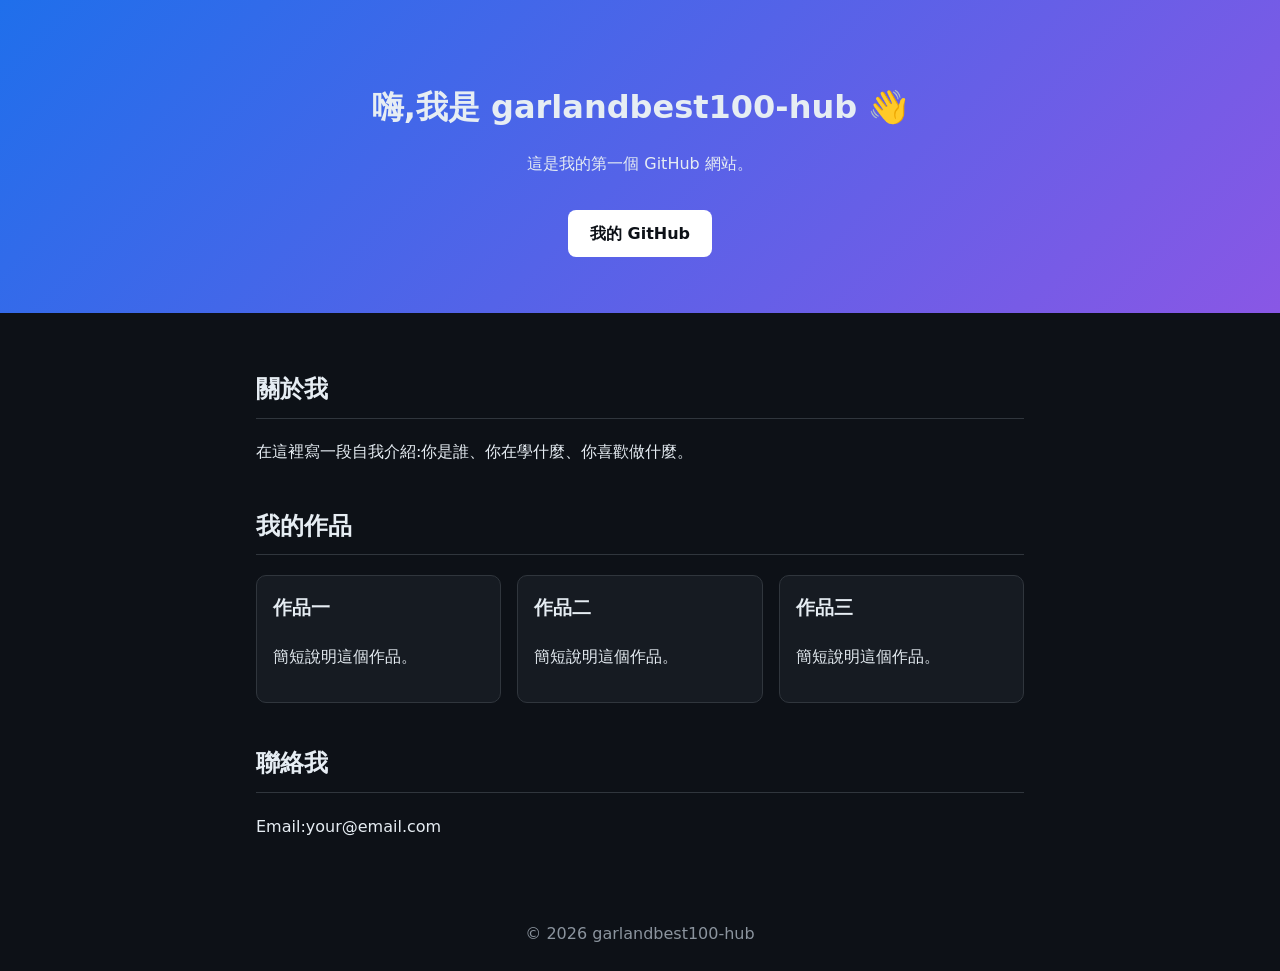
==== index.html @ 5008d171 "Add files via upload" ====
<!doctype html>
<html lang="zh-Hant">
<head>
<meta charset="utf-8">
<meta name="viewport" content="width=device-width, initial-scale=1">
<title>garlandbest100-hub 的個人網站</title>
<link rel="stylesheet" href="style.css">
</head>
<body>
<header>
  <h1>嗨,我是 garlandbest100-hub 👋</h1>
  <p>這是我的第一個 GitHub 網站。</p>
  <a class="btn" href="https://github.com/garlandbest100-hub">我的 GitHub</a>
</header>

<main>
  <section>
    <h2>關於我</h2>
    <p>在這裡寫一段自我介紹:你是誰、你在學什麼、你喜歡做什麼。</p>
  </section>

  <section>
    <h2>我的作品</h2>
    <div class="cards">
      <div class="card"><h3>作品一</h3><p>簡短說明這個作品。</p></div>
      <div class="card"><h3>作品二</h3><p>簡短說明這個作品。</p></div>
      <div class="card"><h3>作品三</h3><p>簡短說明這個作品。</p></div>
    </div>
  </section>

  <section>
    <h2>聯絡我</h2>
    <p>Email:your@email.com</p>
  </section>
</main>

<footer>© 2026 garlandbest100-hub</footer>
</body>
</html>
---- style.css ----
* { box-sizing: border-box; }
body {
  margin: 0;
  font-family: "Noto Sans TC", "Microsoft JhengHei", system-ui, sans-serif;
  background: #0d1117;
  color: #e6edf3;
  line-height: 1.7;
}
header {
  text-align: center;
  padding: 80px 16px 56px;
  background: linear-gradient(135deg, #1f6feb, #8957e5);
}
header h1 { margin: 0 0 8px; font-size: 2rem; }
.btn {
  display: inline-block;
  margin-top: 16px;
  padding: 10px 22px;
  border-radius: 8px;
  background: #fff;
  color: #0d1117;
  text-decoration: none;
  font-weight: 600;
}
main { max-width: 800px; margin: 0 auto; padding: 16px; }
section { margin: 40px 0; }
h2 { border-bottom: 1px solid #30363d; padding-bottom: 8px; }
.cards { display: grid; gap: 16px; grid-template-columns: repeat(auto-fit, minmax(220px, 1fr)); }
.card { background: #161b22; border: 1px solid #30363d; border-radius: 10px; padding: 16px; }
.card h3 { margin-top: 0; }
footer { text-align: center; padding: 24px; color: #8b949e; }
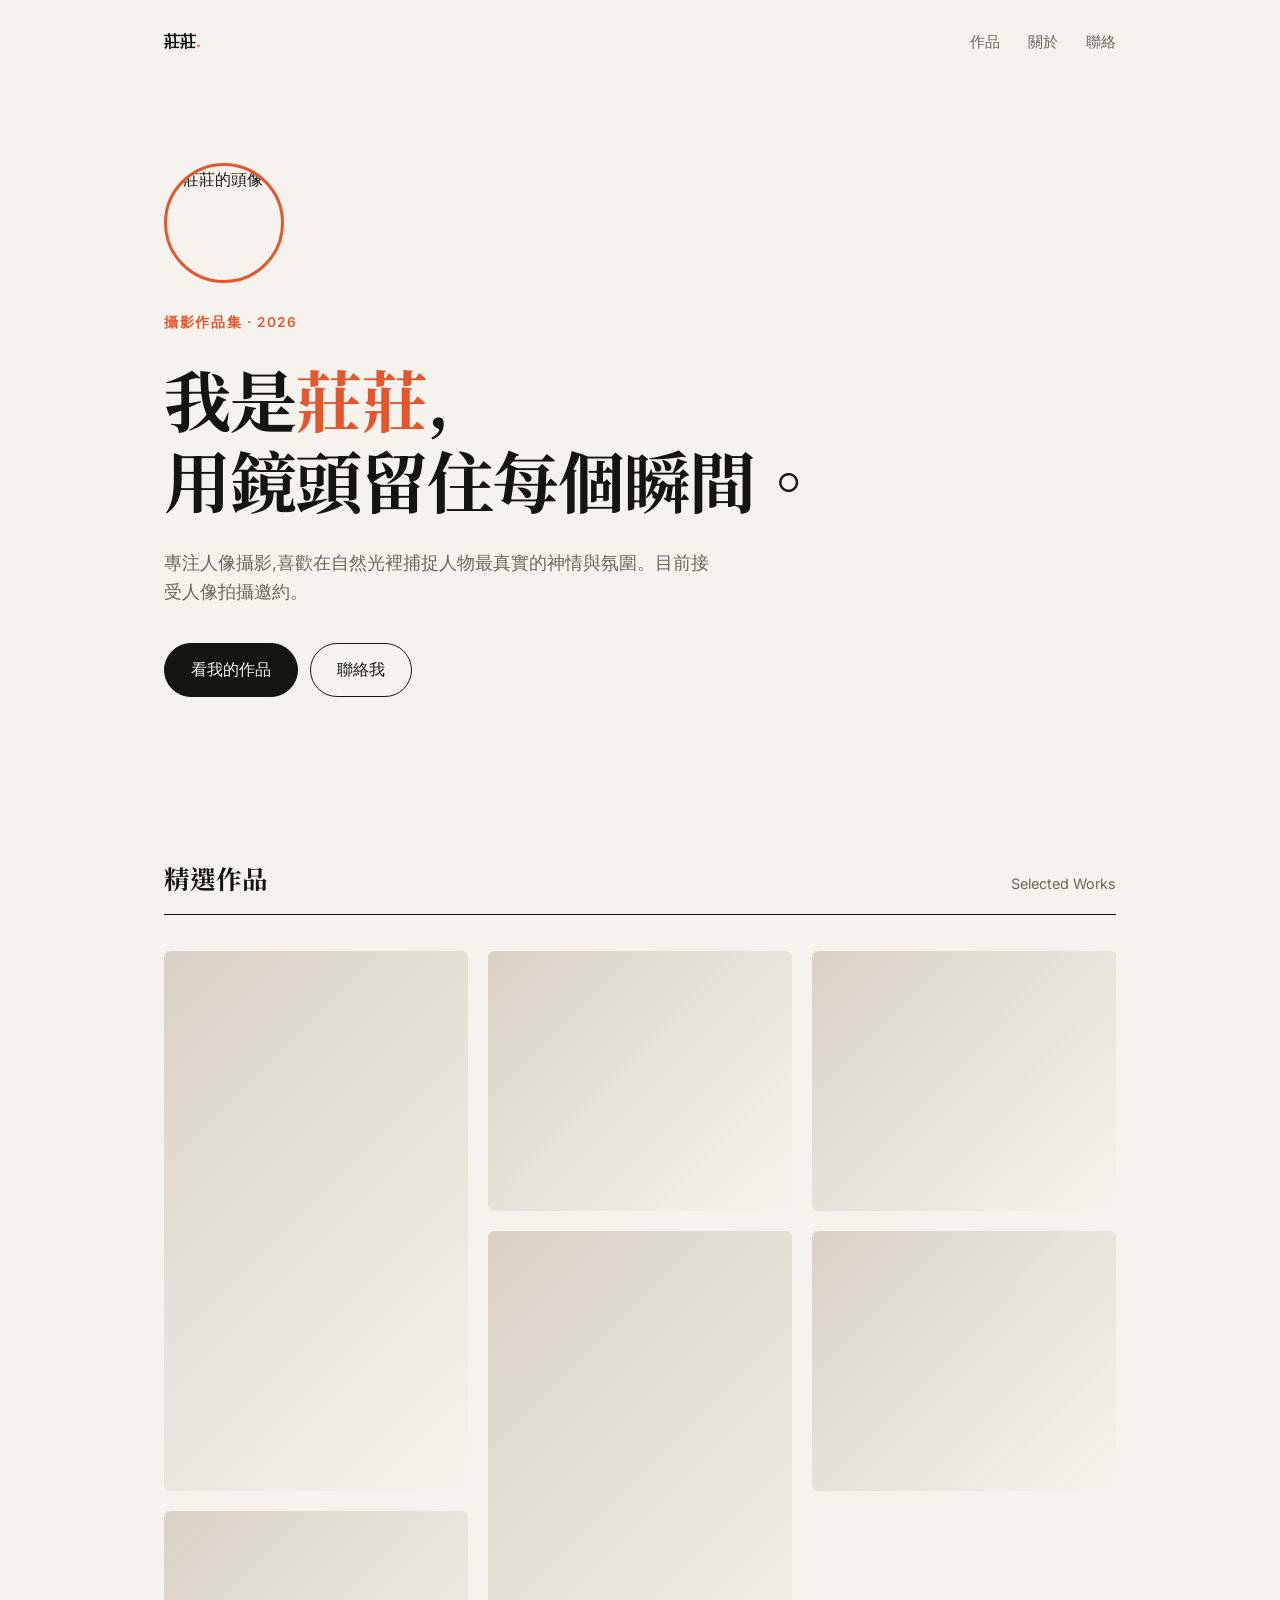
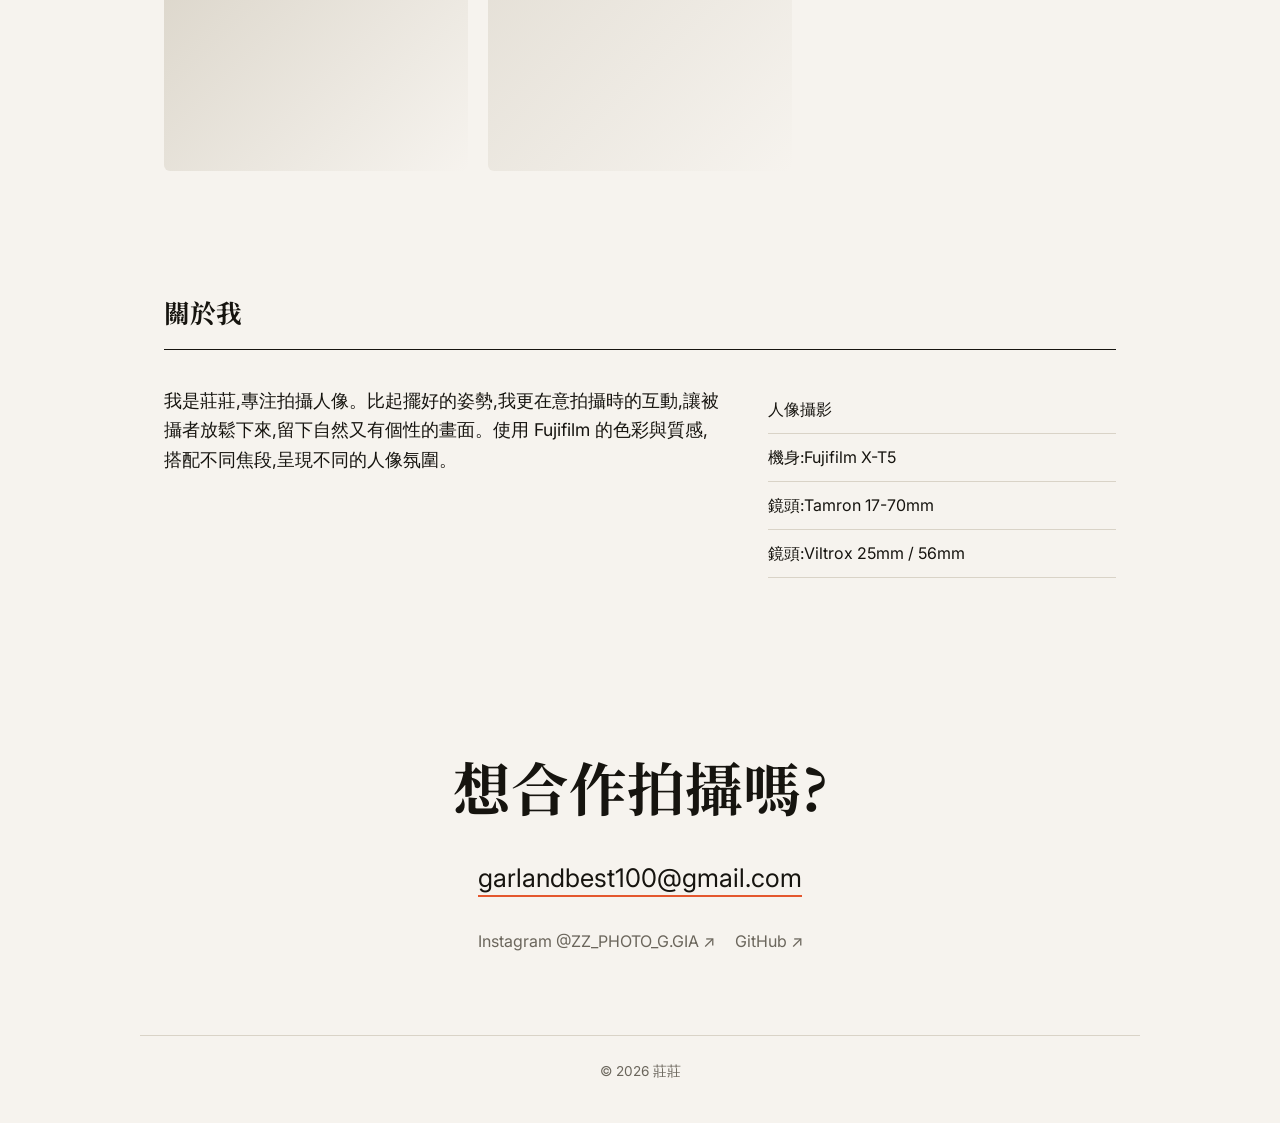
==== commit 2abb3e20: "Add files via upload" ====
--- a/index.html
+++ b/index.html
@@ -3,37 +3,78 @@
 <head>
 <meta charset="utf-8">
 <meta name="viewport" content="width=device-width, initial-scale=1">
-<title>garlandbest100-hub 的個人網站</title>
+<title>莊莊 — 攝影作品集</title>
+<meta name="description" content="莊莊的攝影作品集">
+<link rel="preconnect" href="https://fonts.googleapis.com">
+<link rel="preconnect" href="https://fonts.gstatic.com" crossorigin>
+<link href="https://fonts.googleapis.com/css2?family=Inter:wght@400;500;600&family=Noto+Serif+TC:wght@500;700&display=swap" rel="stylesheet">
 <link rel="stylesheet" href="style.css">
 </head>
 <body>
-<header>
-  <h1>嗨,我是 garlandbest100-hub 👋</h1>
-  <p>這是我的第一個 GitHub 網站。</p>
-  <a class="btn" href="https://github.com/garlandbest100-hub">我的 GitHub</a>
+
+<nav class="nav">
+  <a class="logo" href="#top">莊莊<span>.</span></a>
+  <div class="links">
+    <a href="#work">作品</a>
+    <a href="#about">關於</a>
+    <a href="#contact">聯絡</a>
+  </div>
+</nav>
+
+<header class="hero" id="top">
+  <img class="avatar" src="images/avatar.jpg" alt="莊莊的頭像" width="120" height="120">
+  <p class="eyebrow">攝影作品集 · 2026</p>
+  <h1>我是<em>莊莊</em>,<br>用鏡頭留住每個瞬間。</h1>
+  <p class="lead">專注人像攝影,喜歡在自然光裡捕捉人物最真實的神情與氛圍。目前接受人像拍攝邀約。</p>
+  <div class="cta">
+    <a class="btn primary" href="#work">看我的作品</a>
+    <a class="btn" href="#contact">聯絡我</a>
+  </div>
 </header>
 
 <main>
-  <section>
-    <h2>關於我</h2>
-    <p>在這裡寫一段自我介紹:你是誰、你在學什麼、你喜歡做什麼。</p>
-  </section>
+  <section id="work">
+    <div class="section-head">
+      <h2>精選作品</h2>
+      <span>Selected Works</span>
+    </div>
 
-  <section>
-    <h2>我的作品</h2>
-    <div class="cards">
-      <div class="card"><h3>作品一</h3><p>簡短說明這個作品。</p></div>
-      <div class="card"><h3>作品二</h3><p>簡短說明這個作品。</p></div>
-      <div class="card"><h3>作品三</h3><p>簡短說明這個作品。</p></div>
+    <!-- 把照片放進 images 資料夾,檔名對應下面的 src。沒有照片時會顯示色塊。 -->
+    <div class="gallery">
+      <figure class="tall"><img src="images/photo1.jpg" alt="作品一" loading="lazy" onerror="this.remove()"><figcaption>作品一 · 地點 / 年份</figcaption></figure>
+      <figure><img src="images/photo2.jpg" alt="作品二" loading="lazy" onerror="this.remove()"><figcaption>作品二 · 地點 / 年份</figcaption></figure>
+      <figure><img src="images/photo3.jpg" alt="作品三" loading="lazy" onerror="this.remove()"><figcaption>作品三 · 地點 / 年份</figcaption></figure>
+      <figure class="tall"><img src="images/photo4.jpg" alt="作品四" loading="lazy" onerror="this.remove()"><figcaption>作品四 · 地點 / 年份</figcaption></figure>
+      <figure><img src="images/photo5.jpg" alt="作品五" loading="lazy" onerror="this.remove()"><figcaption>作品五 · 地點 / 年份</figcaption></figure>
+      <figure><img src="images/photo6.jpg" alt="作品六" loading="lazy" onerror="this.remove()"><figcaption>作品六 · 地點 / 年份</figcaption></figure>
     </div>
   </section>
 
-  <section>
-    <h2>聯絡我</h2>
-    <p>Email:your@email.com</p>
+  <section id="about">
+    <div class="section-head">
+      <h2>關於我</h2>
+    </div>
+    <div class="about-grid">
+      <p>我是莊莊,專注拍攝人像。比起擺好的姿勢,我更在意拍攝時的互動,讓被攝者放鬆下來,留下自然又有個性的畫面。使用 Fujifilm 的色彩與質感,搭配不同焦段,呈現不同的人像氛圍。</p>
+      <ul class="skills">
+        <li>人像攝影</li>
+        <li>機身:Fujifilm X-T5</li>
+        <li>鏡頭:Tamron 17-70mm</li>
+        <li>鏡頭:Viltrox 25mm / 56mm</li>
+      </ul>
+    </div>
+  </section>
+
+  <section id="contact" class="contact">
+    <h2>想合作拍攝嗎?</h2>
+    <a class="mail" href="mailto:garlandbest100@gmail.com">garlandbest100@gmail.com</a>
+    <div class="social">
+      <a href="https://www.instagram.com/ZZ_PHOTO_G.GIA/" target="_blank" rel="noopener">Instagram @ZZ_PHOTO_G.GIA ↗</a>
+      <a href="https://github.com/garlandbest100-hub" target="_blank" rel="noopener">GitHub ↗</a>
+    </div>
   </section>
 </main>
 
-<footer>© 2026 garlandbest100-hub</footer>
+<footer>© 2026 莊莊</footer>
 </body>
 </html>
--- a/style.css
+++ b/style.css
@@ -1,31 +1,198 @@
+:root {
+  --bg: #f6f3ee;
+  --fg: #16140f;
+  --muted: #6b665c;
+  --line: #d9d3c7;
+  --accent: #e4572e;
+}
+@media (prefers-color-scheme: dark) {
+  :root {
+    --bg: #12110e;
+    --fg: #f1ede4;
+    --muted: #9a958a;
+    --line: #2e2b25;
+    --accent: #ff7a50;
+  }
+}
+
 * { box-sizing: border-box; }
+html { scroll-behavior: smooth; }
 body {
   margin: 0;
-  font-family: "Noto Sans TC", "Microsoft JhengHei", system-ui, sans-serif;
-  background: #0d1117;
-  color: #e6edf3;
+  background: var(--bg);
+  color: var(--fg);
+  font-family: "Inter", "Noto Sans TC", "Microsoft JhengHei", system-ui, sans-serif;
   line-height: 1.7;
+  -webkit-font-smoothing: antialiased;
 }
-header {
-  text-align: center;
-  padding: 80px 16px 56px;
-  background: linear-gradient(135deg, #1f6feb, #8957e5);
+a { color: inherit; text-decoration: none; }
+ul { list-style: none; margin: 0; padding: 0; }
+
+.nav, .hero, main, footer {
+  max-width: 1000px;
+  margin: 0 auto;
+  padding-left: 24px;
+  padding-right: 24px;
 }
-header h1 { margin: 0 0 8px; font-size: 2rem; }
+
+/* Nav */
+.nav {
+  display: flex;
+  justify-content: space-between;
+  align-items: center;
+  padding-top: 28px;
+  padding-bottom: 28px;
+}
+.logo { font-weight: 600; letter-spacing: -0.01em; }
+.logo span { color: var(--accent); }
+.links { display: flex; gap: 28px; font-size: 0.95rem; color: var(--muted); }
+.links a:hover { color: var(--fg); }
+
+/* Hero */
+.hero { padding-top: 80px; padding-bottom: 100px; }
+.avatar {
+  width: 120px;
+  height: 120px;
+  border-radius: 50%;
+  object-fit: cover;
+  display: block;
+  margin-bottom: 28px;
+  border: 3px solid var(--accent);
+}
+.eyebrow {
+  color: var(--accent);
+  font-size: 0.85rem;
+  font-weight: 600;
+  letter-spacing: 0.12em;
+  text-transform: uppercase;
+  margin: 0 0 24px;
+}
+.hero h1 {
+  font-family: "Noto Serif TC", serif;
+  font-weight: 700;
+  font-size: clamp(2.2rem, 6vw, 4.2rem);
+  line-height: 1.2;
+  letter-spacing: -0.02em;
+  margin: 0 0 28px;
+}
+.hero h1 em { font-style: normal; color: var(--accent); }
+.lead { max-width: 560px; color: var(--muted); font-size: 1.1rem; margin: 0 0 36px; }
+.cta { display: flex; gap: 12px; flex-wrap: wrap; }
 .btn {
-  display: inline-block;
-  margin-top: 16px;
-  padding: 10px 22px;
-  border-radius: 8px;
-  background: #fff;
-  color: #0d1117;
-  text-decoration: none;
-  font-weight: 600;
+  padding: 12px 26px;
+  border: 1px solid var(--fg);
+  border-radius: 999px;
+  font-weight: 500;
+  transition: transform .2s, background .2s, color .2s;
 }
-main { max-width: 800px; margin: 0 auto; padding: 16px; }
-section { margin: 40px 0; }
-h2 { border-bottom: 1px solid #30363d; padding-bottom: 8px; }
-.cards { display: grid; gap: 16px; grid-template-columns: repeat(auto-fit, minmax(220px, 1fr)); }
-.card { background: #161b22; border: 1px solid #30363d; border-radius: 10px; padding: 16px; }
-.card h3 { margin-top: 0; }
-footer { text-align: center; padding: 24px; color: #8b949e; }
+.btn:hover { transform: translateY(-2px); }
+.btn.primary { background: var(--fg); color: var(--bg); }
+
+/* Sections */
+section { padding: 60px 0; }
+.section-head {
+  display: flex;
+  justify-content: space-between;
+  align-items: baseline;
+  border-bottom: 1px solid var(--fg);
+  padding-bottom: 14px;
+  margin-bottom: 8px;
+}
+.section-head h2 { font-family: "Noto Serif TC", serif; font-size: 1.6rem; margin: 0; }
+.section-head span { color: var(--muted); font-size: 0.9rem; }
+
+/* Gallery */
+.gallery {
+  display: grid;
+  grid-template-columns: repeat(auto-fill, minmax(280px, 1fr));
+  grid-auto-rows: 260px;
+  gap: 20px;
+  padding-top: 28px;
+}
+.gallery figure {
+  position: relative;
+  margin: 0;
+  overflow: hidden;
+  border-radius: 6px;
+  background: linear-gradient(135deg, var(--line), var(--bg));
+}
+.gallery figure.tall { grid-row: span 2; }
+.gallery img {
+  width: 100%;
+  height: 100%;
+  object-fit: cover;
+  display: block;
+  transition: transform .5s;
+}
+.gallery figure:hover img { transform: scale(1.04); }
+.gallery figcaption {
+  position: absolute;
+  left: 0; right: 0; bottom: 0;
+  padding: 12px 14px;
+  font-size: 0.85rem;
+  color: #fff;
+  background: linear-gradient(transparent, rgba(0,0,0,.6));
+  opacity: 0;
+  transition: opacity .25s;
+}
+.gallery figure:hover figcaption { opacity: 1; }
+
+/* Projects */
+.project {
+  display: grid;
+  grid-template-columns: 64px 1fr 40px;
+  gap: 16px;
+  align-items: start;
+  padding: 36px 0;
+  border-bottom: 1px solid var(--line);
+  transition: padding .25s, color .25s;
+}
+.project:hover { padding-left: 16px; color: var(--accent); }
+.num { color: var(--muted); font-size: 0.9rem; padding-top: 8px; }
+.project h3 {
+  font-family: "Noto Serif TC", serif;
+  font-size: clamp(1.4rem, 3.5vw, 2.1rem);
+  margin: 0 0 8px;
+  line-height: 1.3;
+}
+.project p { margin: 0 0 14px; color: var(--muted); max-width: 560px; }
+.tags { display: flex; gap: 8px; flex-wrap: wrap; }
+.tags li {
+  font-size: 0.8rem;
+  border: 1px solid var(--line);
+  border-radius: 999px;
+  padding: 2px 12px;
+  color: var(--muted);
+}
+.arrow { font-size: 1.6rem; text-align: right; transition: transform .25s; }
+.project:hover .arrow { transform: translate(4px, -4px); }
+
+/* About */
+.about-grid { display: grid; grid-template-columns: 1.6fr 1fr; gap: 48px; padding-top: 28px; }
+.about-grid p { margin: 0; font-size: 1.1rem; }
+.skills li { padding: 10px 0; border-bottom: 1px solid var(--line); }
+
+/* Contact */
+.contact { text-align: center; padding: 100px 0 80px; }
+.contact h2 {
+  font-family: "Noto Serif TC", serif;
+  font-size: clamp(2rem, 6vw, 3.6rem);
+  margin: 0 0 20px;
+}
+.mail {
+  font-size: clamp(1.1rem, 3vw, 1.6rem);
+  border-bottom: 2px solid var(--accent);
+  padding-bottom: 2px;
+}
+.mail:hover { color: var(--accent); }
+.social { margin-top: 28px; display: flex; gap: 20px; justify-content: center; color: var(--muted); }
+.social a:hover { color: var(--fg); }
+
+footer { text-align: center; color: var(--muted); font-size: 0.85rem; padding-top: 24px; padding-bottom: 40px; border-top: 1px solid var(--line); }
+
+@media (max-width: 640px) {
+  .hero { padding-top: 40px; padding-bottom: 60px; }
+  .project { grid-template-columns: 36px 1fr 24px; }
+  .about-grid { grid-template-columns: 1fr; gap: 24px; }
+  .links { gap: 18px; }
+}
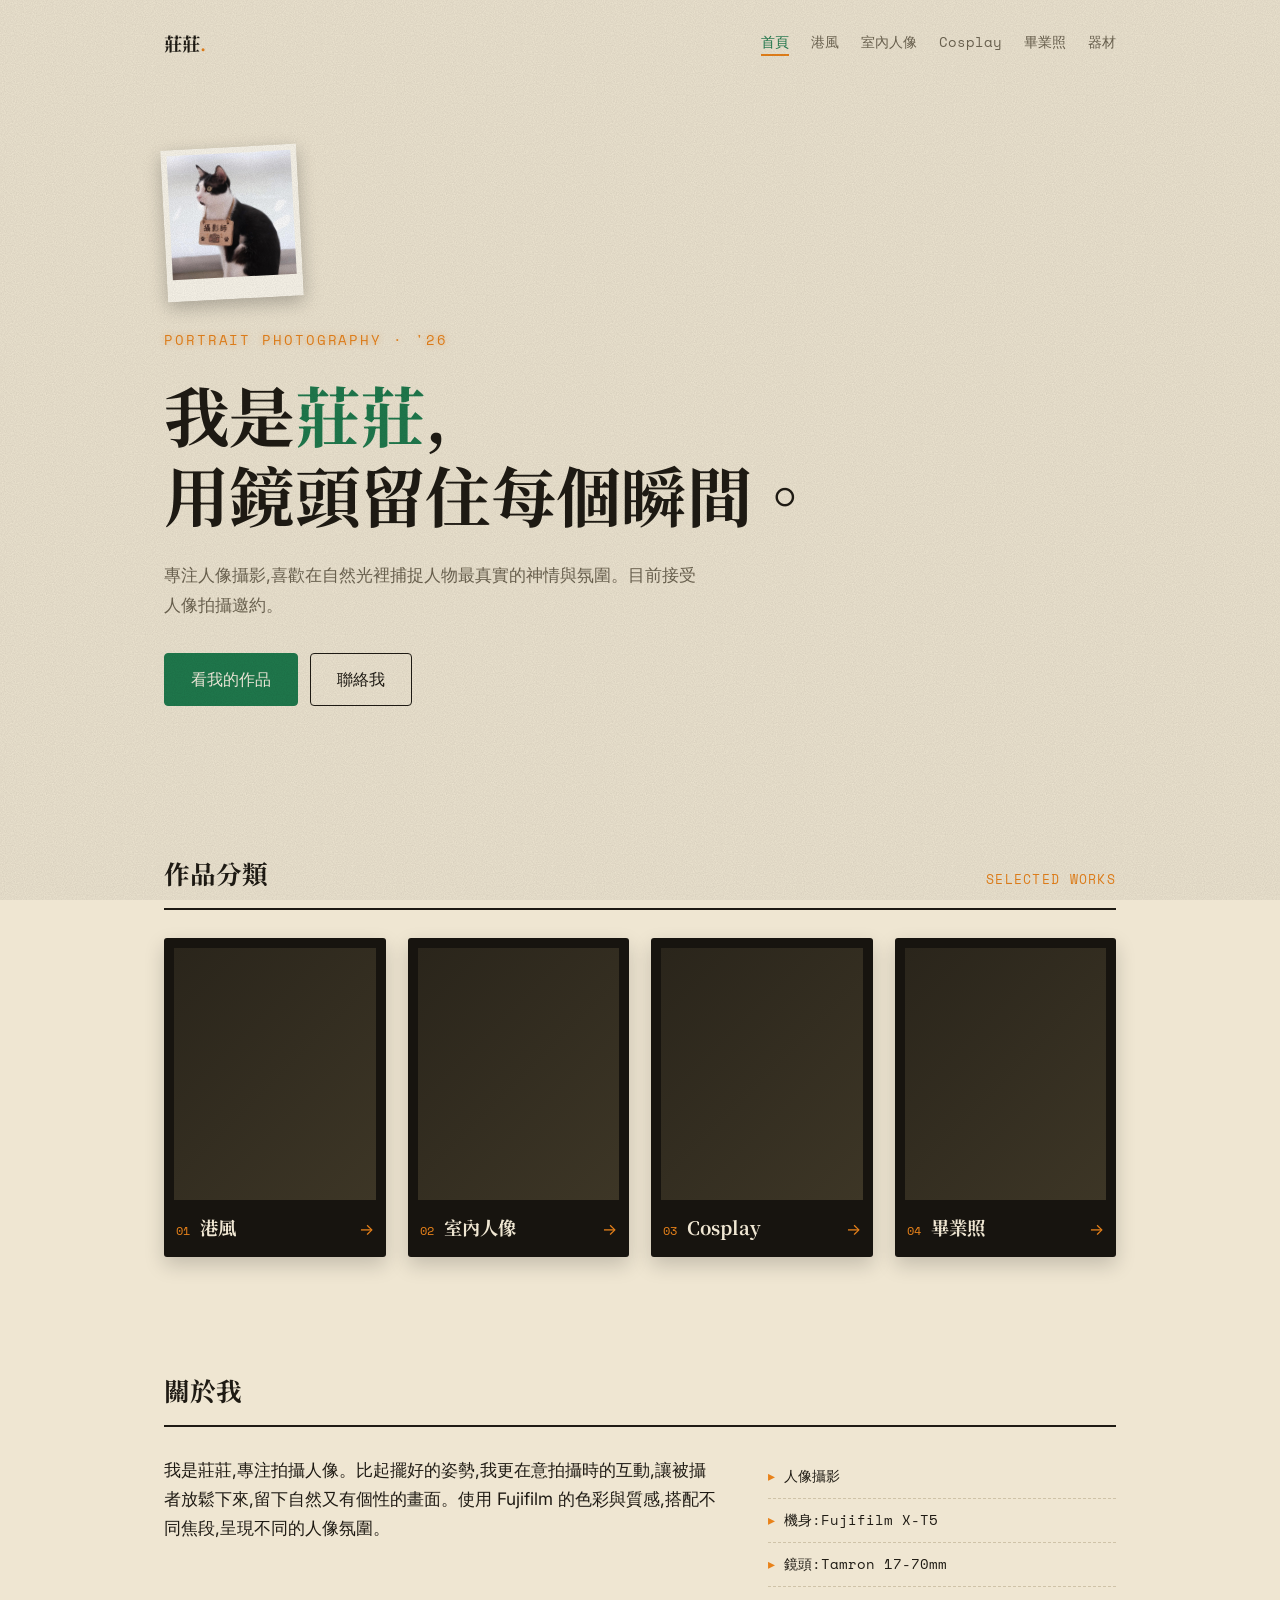
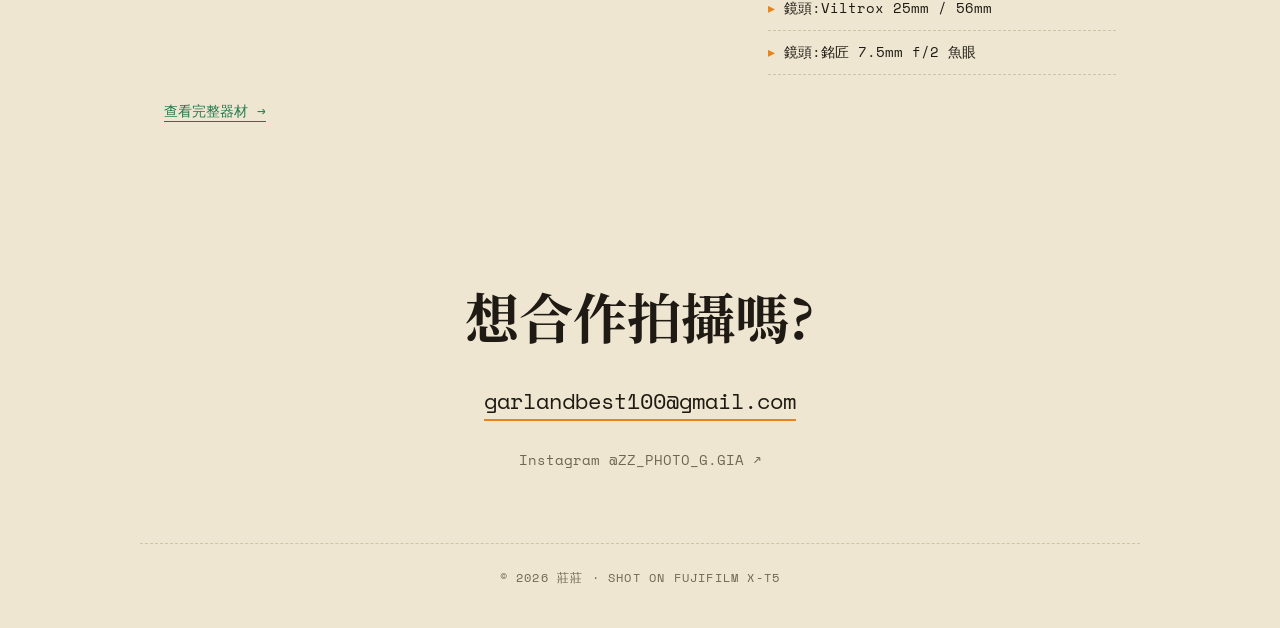
==== commit 4341ff83: "Add files via upload" ====
--- a/index.html
+++ b/index.html
@@ -1,29 +1,31 @@
-<!doctype html>
+﻿<!doctype html>
 <html lang="zh-Hant">
 <head>
 <meta charset="utf-8">
 <meta name="viewport" content="width=device-width, initial-scale=1">
-<title>莊莊 — 攝影作品集</title>
-<meta name="description" content="莊莊的攝影作品集">
+<title>莊莊 — 人像攝影作品集</title>
+<meta name="description" content="莊莊的人像攝影作品集">
 <link rel="preconnect" href="https://fonts.googleapis.com">
 <link rel="preconnect" href="https://fonts.gstatic.com" crossorigin>
-<link href="https://fonts.googleapis.com/css2?family=Inter:wght@400;500;600&family=Noto+Serif+TC:wght@500;700&display=swap" rel="stylesheet">
+<link href="https://fonts.googleapis.com/css2?family=Inter:wght@400;500;600&family=Space+Mono&family=Noto+Serif+TC:wght@500;700&display=swap" rel="stylesheet">
 <link rel="stylesheet" href="style.css">
 </head>
 <body>
 
 <nav class="nav">
-  <a class="logo" href="#top">莊莊<span>.</span></a>
+  <a class="logo" href="index.html">莊莊<span>.</span></a>
   <div class="links">
-    <a href="#work">作品</a>
-    <a href="#about">關於</a>
-    <a href="#contact">聯絡</a>
+    <a href="index.html" class="active">首頁</a>
+    <a href="hk.html" >港風</a>
+    <a href="indoor.html" >室內人像</a>
+    <a href="cosplay.html" >Cosplay</a>
+    <a href="graduation.html" >畢業照</a>
+    <a href="gear.html" >器材</a>
   </div>
 </nav>
-
 <header class="hero" id="top">
   <img class="avatar" src="images/avatar.jpg" alt="莊莊的頭像" width="120" height="120">
-  <p class="eyebrow">攝影作品集 · 2026</p>
+  <p class="eyebrow">PORTRAIT PHOTOGRAPHY · '26</p>
   <h1>我是<em>莊莊</em>,<br>用鏡頭留住每個瞬間。</h1>
   <p class="lead">專注人像攝影,喜歡在自然光裡捕捉人物最真實的神情與氛圍。目前接受人像拍攝邀約。</p>
   <div class="cta">
@@ -35,18 +37,26 @@
 <main>
   <section id="work">
     <div class="section-head">
-      <h2>精選作品</h2>
-      <span>Selected Works</span>
+      <h2>作品分類</h2>
+      <span>SELECTED WORKS</span>
     </div>
-
-    <!-- 把照片放進 images 資料夾,檔名對應下面的 src。沒有照片時會顯示色塊。 -->
-    <div class="gallery">
-      <figure class="tall"><img src="images/photo1.jpg" alt="作品一" loading="lazy" onerror="this.remove()"><figcaption>作品一 · 地點 / 年份</figcaption></figure>
-      <figure><img src="images/photo2.jpg" alt="作品二" loading="lazy" onerror="this.remove()"><figcaption>作品二 · 地點 / 年份</figcaption></figure>
-      <figure><img src="images/photo3.jpg" alt="作品三" loading="lazy" onerror="this.remove()"><figcaption>作品三 · 地點 / 年份</figcaption></figure>
-      <figure class="tall"><img src="images/photo4.jpg" alt="作品四" loading="lazy" onerror="this.remove()"><figcaption>作品四 · 地點 / 年份</figcaption></figure>
-      <figure><img src="images/photo5.jpg" alt="作品五" loading="lazy" onerror="this.remove()"><figcaption>作品五 · 地點 / 年份</figcaption></figure>
-      <figure><img src="images/photo6.jpg" alt="作品六" loading="lazy" onerror="this.remove()"><figcaption>作品六 · 地點 / 年份</figcaption></figure>
+    <div class="cats">
+      <a class="cat" href="hk.html">
+        <div class="cover"><img src="images/hk/1.jpg" alt="" loading="lazy" onerror="this.remove()"></div>
+        <div class="cat-info"><span class="num">01</span><h3>港風</h3><span class="arrow">→</span></div>
+      </a>
+      <a class="cat" href="indoor.html">
+        <div class="cover"><img src="images/indoor/1.jpg" alt="" loading="lazy" onerror="this.remove()"></div>
+        <div class="cat-info"><span class="num">02</span><h3>室內人像</h3><span class="arrow">→</span></div>
+      </a>
+      <a class="cat" href="cosplay.html">
+        <div class="cover"><img src="images/cosplay/1.jpg" alt="" loading="lazy" onerror="this.remove()"></div>
+        <div class="cat-info"><span class="num">03</span><h3>Cosplay</h3><span class="arrow">→</span></div>
+      </a>
+      <a class="cat" href="graduation.html">
+        <div class="cover"><img src="images/graduation/1.jpg" alt="" loading="lazy" onerror="this.remove()"></div>
+        <div class="cat-info"><span class="num">04</span><h3>畢業照</h3><span class="arrow">→</span></div>
+      </a>
     </div>
   </section>
 
@@ -61,8 +71,10 @@
         <li>機身:Fujifilm X-T5</li>
         <li>鏡頭:Tamron 17-70mm</li>
         <li>鏡頭:Viltrox 25mm / 56mm</li>
+        <li>鏡頭:銘匠 7.5mm f/2 魚眼</li>
       </ul>
     </div>
+    <p class="more"><a href="gear.html">查看完整器材 →</a></p>
   </section>
 
   <section id="contact" class="contact">
@@ -70,11 +82,12 @@
     <a class="mail" href="mailto:garlandbest100@gmail.com">garlandbest100@gmail.com</a>
     <div class="social">
       <a href="https://www.instagram.com/ZZ_PHOTO_G.GIA/" target="_blank" rel="noopener">Instagram @ZZ_PHOTO_G.GIA ↗</a>
-      <a href="https://github.com/garlandbest100-hub" target="_blank" rel="noopener">GitHub ↗</a>
     </div>
   </section>
 </main>
-
-<footer>© 2026 莊莊</footer>
+<footer>© 2026 莊莊 · SHOT ON FUJIFILM X-T5</footer>
 </body>
-</html>
+</html>
+
+
+
--- a/style.css
+++ b/style.css
@@ -1,17 +1,22 @@
+/* 富士底片風:暖紙色、富士綠、日期印記橘、底片顆粒 */
 :root {
-  --bg: #f6f3ee;
-  --fg: #16140f;
-  --muted: #6b665c;
-  --line: #d9d3c7;
-  --accent: #e4572e;
+  --bg: #efe6d2;
+  --fg: #1f1b14;
+  --muted: #6e6552;
+  --line: #cfc3a8;
+  --accent: #1f7a4d;   /* Fuji green */
+  --stamp: #e8821a;    /* 底片日期印記橘 */
+  --film: #17140f;
 }
 @media (prefers-color-scheme: dark) {
   :root {
-    --bg: #12110e;
-    --fg: #f1ede4;
-    --muted: #9a958a;
-    --line: #2e2b25;
-    --accent: #ff7a50;
+    --bg: #15130e;
+    --fg: #efe6d2;
+    --muted: #a09677;
+    --line: #34301f;
+    --accent: #3fb680;
+    --stamp: #f29a3c;
+    --film: #0a0907;
   }
 }
 
@@ -25,6 +30,20 @@
   line-height: 1.7;
   -webkit-font-smoothing: antialiased;
 }
+/* 底片顆粒 */
+body::before {
+  content: "";
+  position: fixed;
+  inset: 0;
+  pointer-events: none;
+  z-index: 100;
+  opacity: .12;
+  mix-blend-mode: multiply;
+  background-image: url("data:image/svg+xml;utf8,<svg xmlns='http://www.w3.org/2000/svg' width='200' height='200'><filter id='n'><feTurbulence type='fractalNoise' baseFrequency='.9' numOctaves='2' stitchTiles='stitch'/><feColorMatrix values='0 0 0 0 0  0 0 0 0 0  0 0 0 0 0  0 0 0 .9 0'/></filter><rect width='100%' height='100%' filter='url(%23n)'/></svg>");
+}
+@media (prefers-color-scheme: dark) {
+  body::before { mix-blend-mode: screen; opacity: .06; }
+}
 a { color: inherit; text-decoration: none; }
 ul { list-style: none; margin: 0; padding: 0; }
 
@@ -33,6 +52,9 @@
   margin: 0 auto;
   padding-left: 24px;
   padding-right: 24px;
+}
+.mono, .eyebrow, .section-head span, .gallery figcaption, .skills li, footer {
+  font-family: "Space Mono", "Courier New", monospace;
 }
 
 /* Nav */
@@ -43,156 +65,204 @@
   padding-top: 28px;
   padding-bottom: 28px;
 }
-.logo { font-weight: 600; letter-spacing: -0.01em; }
-.logo span { color: var(--accent); }
-.links { display: flex; gap: 28px; font-size: 0.95rem; color: var(--muted); }
-.links a:hover { color: var(--fg); }
+.logo { font-family: "Noto Serif TC", serif; font-weight: 700; font-size: 1.15rem; }
+.logo span { color: var(--stamp); }
+.links { display: flex; gap: 28px; font-family: "Space Mono", monospace; font-size: 0.85rem; color: var(--muted); }
+.links a:hover { color: var(--accent); }
 
 /* Hero */
-.hero { padding-top: 80px; padding-bottom: 100px; }
+.hero { padding-top: 60px; padding-bottom: 90px; }
 .avatar {
-  width: 120px;
-  height: 120px;
-  border-radius: 50%;
+  width: 124px;
+  height: 124px;
   object-fit: cover;
   display: block;
-  margin-bottom: 28px;
-  border: 3px solid var(--accent);
+  margin-bottom: 30px;
+  padding: 6px 6px 22px;          /* 拍立得相框 */
+  background: #fbf7ec;
+  box-shadow: 0 6px 18px rgba(0,0,0,.25);
+  transform: rotate(-3deg);
+  box-sizing: content-box;
 }
 .eyebrow {
-  color: var(--accent);
+  color: var(--stamp);
   font-size: 0.85rem;
-  font-weight: 600;
-  letter-spacing: 0.12em;
-  text-transform: uppercase;
-  margin: 0 0 24px;
+  letter-spacing: 0.14em;
+  margin: 0 0 22px;
+  text-shadow: 0 0 6px rgba(232,130,26,.45);   /* 日期印記微光 */
 }
 .hero h1 {
   font-family: "Noto Serif TC", serif;
   font-weight: 700;
-  font-size: clamp(2.2rem, 6vw, 4.2rem);
-  line-height: 1.2;
-  letter-spacing: -0.02em;
-  margin: 0 0 28px;
+  font-size: clamp(2.2rem, 6vw, 4.1rem);
+  line-height: 1.22;
+  letter-spacing: -0.01em;
+  margin: 0 0 26px;
 }
 .hero h1 em { font-style: normal; color: var(--accent); }
-.lead { max-width: 560px; color: var(--muted); font-size: 1.1rem; margin: 0 0 36px; }
+.lead { max-width: 540px; color: var(--muted); font-size: 1.08rem; margin: 0 0 34px; }
 .cta { display: flex; gap: 12px; flex-wrap: wrap; }
 .btn {
   padding: 12px 26px;
-  border: 1px solid var(--fg);
-  border-radius: 999px;
+  border: 1.5px solid var(--fg);
+  border-radius: 4px;
   font-weight: 500;
-  transition: transform .2s, background .2s, color .2s;
-}
-.btn:hover { transform: translateY(-2px); }
-.btn.primary { background: var(--fg); color: var(--bg); }
+  transition: transform .2s, background .2s, color .2s, border-color .2s;
+}
+.btn:hover { transform: translateY(-2px); border-color: var(--accent); color: var(--accent); }
+.btn.primary { background: var(--accent); border-color: var(--accent); color: #f7f1e1; }
+.btn.primary:hover { background: var(--fg); border-color: var(--fg); color: var(--bg); }
 
 /* Sections */
-section { padding: 60px 0; }
+section { padding: 56px 0; }
 .section-head {
   display: flex;
   justify-content: space-between;
   align-items: baseline;
-  border-bottom: 1px solid var(--fg);
-  padding-bottom: 14px;
-  margin-bottom: 8px;
+  border-bottom: 2px solid var(--fg);
+  padding-bottom: 12px;
 }
 .section-head h2 { font-family: "Noto Serif TC", serif; font-size: 1.6rem; margin: 0; }
-.section-head span { color: var(--muted); font-size: 0.9rem; }
-
-/* Gallery */
+.section-head span { color: var(--stamp); font-size: 0.8rem; letter-spacing: 0.1em; }
+
+/* Gallery:底片格 */
 .gallery {
   display: grid;
-  grid-template-columns: repeat(auto-fill, minmax(280px, 1fr));
-  grid-auto-rows: 260px;
-  gap: 20px;
-  padding-top: 28px;
+  grid-template-columns: repeat(auto-fill, minmax(260px, 1fr));
+  gap: 26px;
+  padding-top: 30px;
 }
 .gallery figure {
   position: relative;
   margin: 0;
+  background: var(--film);
+  padding: 22px 10px 10px;       /* 上方留給齒孔 */
+  border-radius: 3px;
+  box-shadow: 0 8px 20px rgba(0,0,0,.18);
+  transition: transform .3s;
+}
+.gallery figure:hover { transform: translateY(-4px) rotate(-.6deg); }
+/* 齒孔 */
+.gallery figure::before {
+  content: "";
+  position: absolute;
+  top: 7px; left: 8px; right: 8px;
+  height: 8px;
+  background: repeating-linear-gradient(90deg, #efe6d2 0 10px, transparent 10px 20px);
+  border-radius: 1px;
+  opacity: .85;
+}
+.gallery .frame {
+  aspect-ratio: 4 / 5;
   overflow: hidden;
-  border-radius: 6px;
-  background: linear-gradient(135deg, var(--line), var(--bg));
-}
-.gallery figure.tall { grid-row: span 2; }
+  background: linear-gradient(135deg, #2a251b, #3d3626);
+}
 .gallery img {
   width: 100%;
   height: 100%;
   object-fit: cover;
   display: block;
-  transition: transform .5s;
-}
-.gallery figure:hover img { transform: scale(1.04); }
+  filter: saturate(1.06) contrast(1.04) sepia(.1);
+}
 .gallery figcaption {
-  position: absolute;
-  left: 0; right: 0; bottom: 0;
-  padding: 12px 14px;
-  font-size: 0.85rem;
-  color: #fff;
-  background: linear-gradient(transparent, rgba(0,0,0,.6));
-  opacity: 0;
-  transition: opacity .25s;
-}
-.gallery figure:hover figcaption { opacity: 1; }
-
-/* Projects */
-.project {
+  padding: 10px 2px 2px;
+  font-size: 0.72rem;
+  letter-spacing: 0.08em;
+  color: var(--stamp);
+  display: flex;
+  justify-content: space-between;
+}
+
+/* Nav 多頁 */
+.links { flex-wrap: wrap; justify-content: flex-end; gap: 8px 22px; }
+.links a.active { color: var(--accent); border-bottom: 2px solid var(--stamp); }
+
+/* 分類頁標題 */
+.page-head { max-width: 1000px; margin: 0 auto; padding: 40px 24px 20px; }
+.page-head h1 {
+  font-family: "Noto Serif TC", serif;
+  font-size: clamp(2.2rem, 6vw, 3.6rem);
+  line-height: 1.2;
+  margin: 0 0 14px;
+}
+section.tight { padding: 24px 0 40px; }
+.contact.small { padding: 50px 0 40px; }
+.contact.small h2 { font-size: clamp(1.5rem, 4vw, 2.2rem); }
+
+/* 首頁分類卡 */
+.cats {
   display: grid;
-  grid-template-columns: 64px 1fr 40px;
+  grid-template-columns: repeat(auto-fill, minmax(220px, 1fr));
+  gap: 22px;
+  padding-top: 28px;
+}
+.cat {
+  background: var(--film);
+  padding: 10px 10px 0;
+  border-radius: 3px;
+  box-shadow: 0 8px 20px rgba(0,0,0,.18);
+  color: #efe6d2;
+  transition: transform .3s;
+}
+.cat:hover { transform: translateY(-4px) rotate(-.6deg); }
+.cat .cover {
+  aspect-ratio: 4 / 5;
+  overflow: hidden;
+  background: linear-gradient(135deg, #2a251b, #3d3626);
+}
+.cat .cover img { width: 100%; height: 100%; object-fit: cover; display: block; filter: saturate(1.06) contrast(1.04) sepia(.1); }
+.cat-info { display: flex; align-items: baseline; gap: 10px; padding: 12px 2px 14px; }
+.cat-info .num { font-family: "Space Mono", monospace; color: var(--stamp); font-size: 0.75rem; }
+.cat-info h3 { font-family: "Noto Serif TC", serif; margin: 0; font-size: 1.15rem; flex: 1; }
+.cat-info .arrow { color: var(--stamp); transition: transform .25s; }
+.cat:hover .arrow { transform: translateX(4px); }
+.more { margin: 24px 0 0; font-family: "Space Mono", monospace; font-size: 0.9rem; }
+.more a { color: var(--accent); border-bottom: 1px solid var(--accent); }
+
+/* 器材頁 */
+.gear-list { border-top: 2px solid var(--fg); }
+.gear {
+  display: grid;
+  grid-template-columns: 80px 1fr;
   gap: 16px;
-  align-items: start;
-  padding: 36px 0;
-  border-bottom: 1px solid var(--line);
-  transition: padding .25s, color .25s;
-}
-.project:hover { padding-left: 16px; color: var(--accent); }
-.num { color: var(--muted); font-size: 0.9rem; padding-top: 8px; }
-.project h3 {
-  font-family: "Noto Serif TC", serif;
-  font-size: clamp(1.4rem, 3.5vw, 2.1rem);
-  margin: 0 0 8px;
-  line-height: 1.3;
-}
-.project p { margin: 0 0 14px; color: var(--muted); max-width: 560px; }
-.tags { display: flex; gap: 8px; flex-wrap: wrap; }
-.tags li {
-  font-size: 0.8rem;
-  border: 1px solid var(--line);
-  border-radius: 999px;
-  padding: 2px 12px;
-  color: var(--muted);
-}
-.arrow { font-size: 1.6rem; text-align: right; transition: transform .25s; }
-.project:hover .arrow { transform: translate(4px, -4px); }
+  padding: 28px 0;
+  border-bottom: 1px dashed var(--line);
+}
+.gear .num { font-family: "Space Mono", monospace; color: var(--stamp); font-size: 0.8rem; padding-top: 8px; letter-spacing: 0.1em; }
+.gear h3 { font-family: "Noto Serif TC", serif; font-size: 1.5rem; margin: 0 0 6px; }
+.gear p { margin: 0; color: var(--muted); max-width: 560px; }
 
 /* About */
 .about-grid { display: grid; grid-template-columns: 1.6fr 1fr; gap: 48px; padding-top: 28px; }
-.about-grid p { margin: 0; font-size: 1.1rem; }
-.skills li { padding: 10px 0; border-bottom: 1px solid var(--line); }
+.about-grid p { margin: 0; font-size: 1.08rem; }
+.skills li {
+  padding: 10px 0;
+  border-bottom: 1px dashed var(--line);
+  font-size: 0.85rem;
+}
+.skills li::before { content: "▸ "; color: var(--stamp); }
 
 /* Contact */
-.contact { text-align: center; padding: 100px 0 80px; }
+.contact { text-align: center; padding: 90px 0 70px; }
 .contact h2 {
   font-family: "Noto Serif TC", serif;
-  font-size: clamp(2rem, 6vw, 3.6rem);
+  font-size: clamp(2rem, 6vw, 3.4rem);
   margin: 0 0 20px;
 }
 .mail {
-  font-size: clamp(1.1rem, 3vw, 1.6rem);
-  border-bottom: 2px solid var(--accent);
+  font-family: "Space Mono", monospace;
+  font-size: clamp(1rem, 3vw, 1.4rem);
+  border-bottom: 2px solid var(--stamp);
   padding-bottom: 2px;
 }
 .mail:hover { color: var(--accent); }
-.social { margin-top: 28px; display: flex; gap: 20px; justify-content: center; color: var(--muted); }
-.social a:hover { color: var(--fg); }
-
-footer { text-align: center; color: var(--muted); font-size: 0.85rem; padding-top: 24px; padding-bottom: 40px; border-top: 1px solid var(--line); }
+.social { margin-top: 28px; display: flex; gap: 22px; justify-content: center; flex-wrap: wrap; color: var(--muted); font-family: "Space Mono", monospace; font-size: 0.9rem; }
+.social a:hover { color: var(--accent); }
+
+footer { text-align: center; color: var(--muted); font-size: 0.75rem; letter-spacing: 0.1em; padding-top: 24px; padding-bottom: 40px; border-top: 1px dashed var(--line); }
 
 @media (max-width: 640px) {
-  .hero { padding-top: 40px; padding-bottom: 60px; }
-  .project { grid-template-columns: 36px 1fr 24px; }
+  .hero { padding-top: 30px; padding-bottom: 60px; }
   .about-grid { grid-template-columns: 1fr; gap: 24px; }
   .links { gap: 18px; }
 }
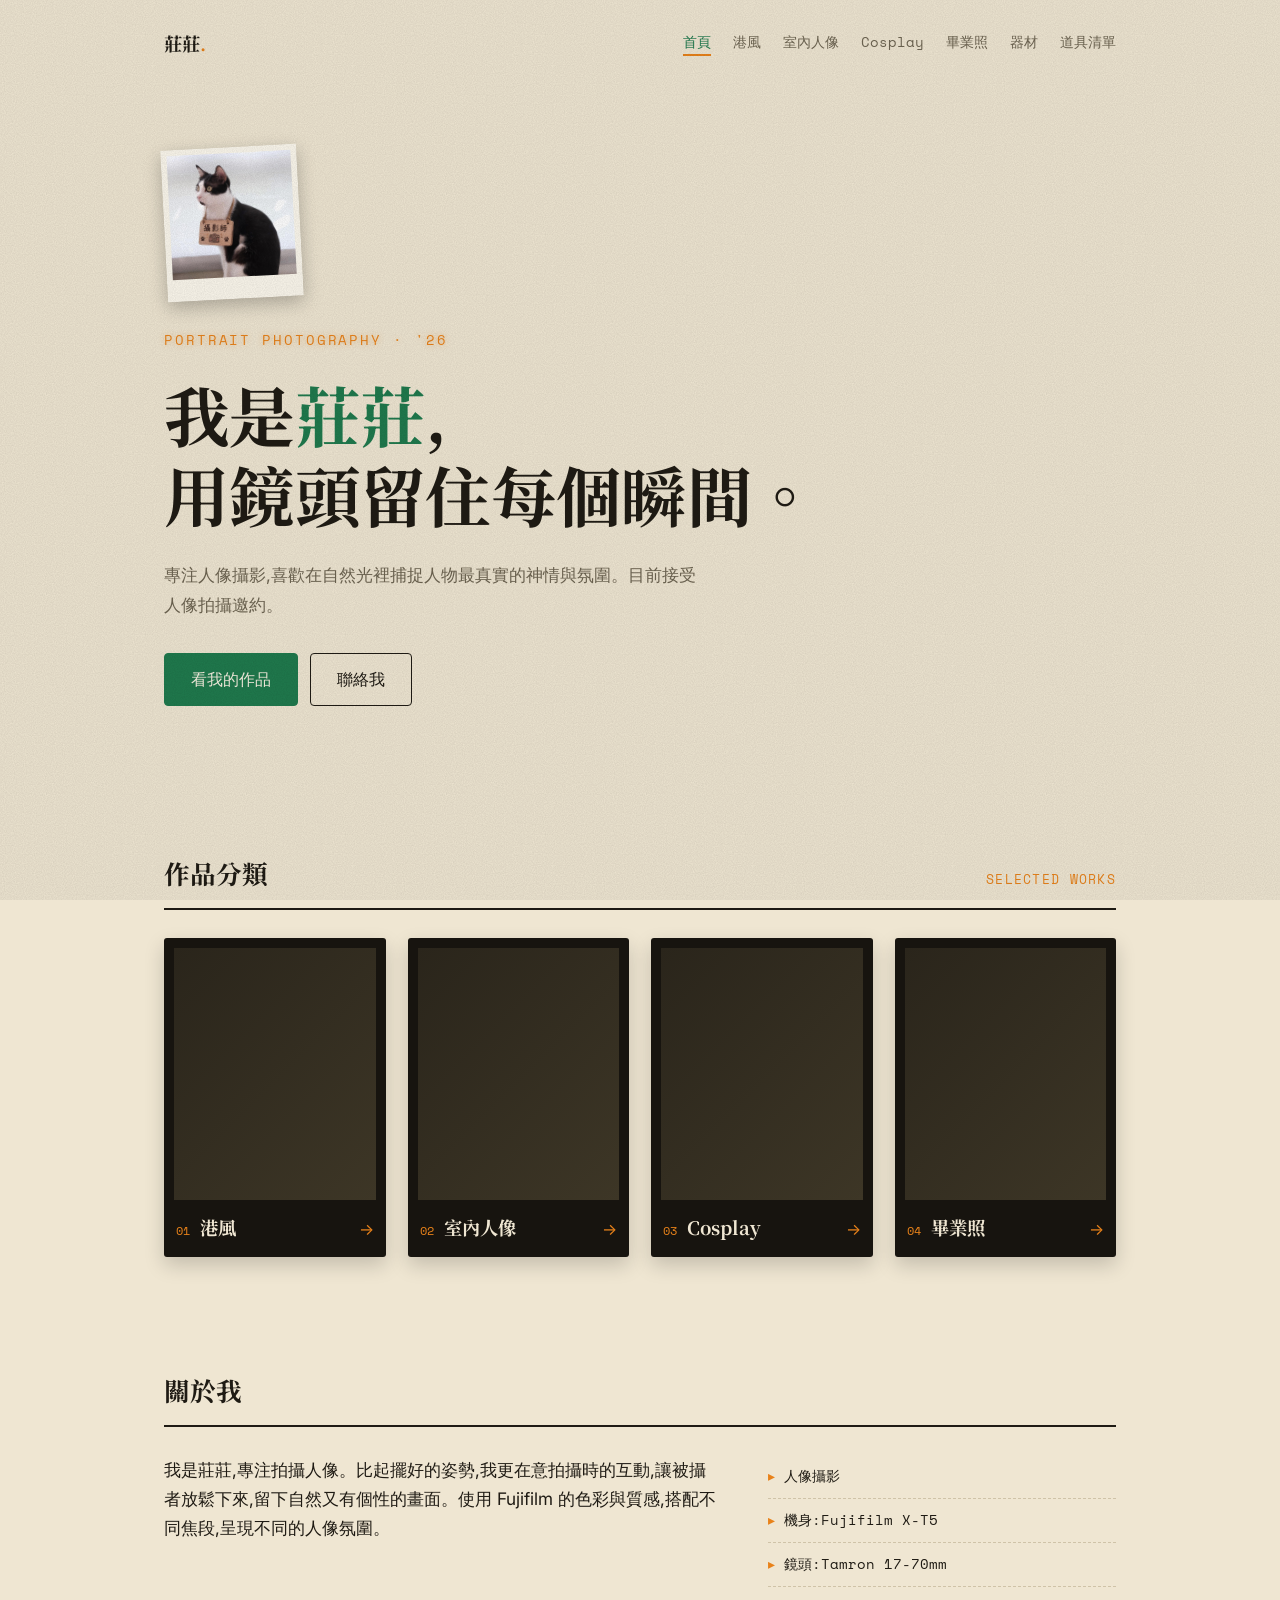
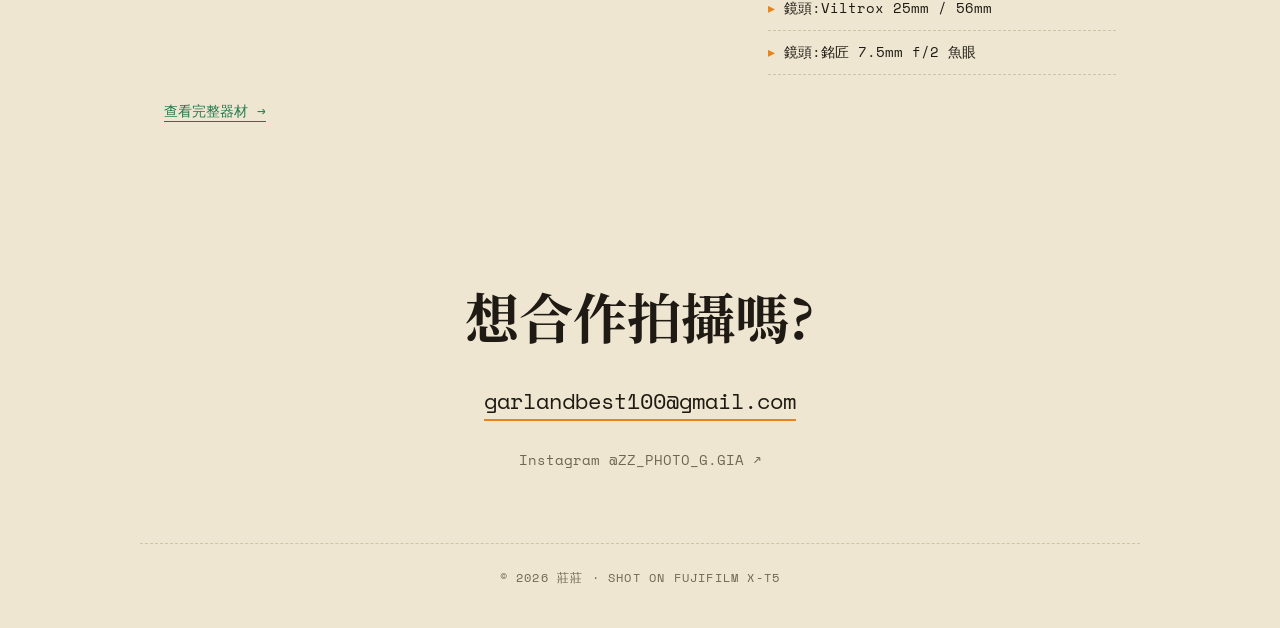
==== commit c3617b8a: "Add files via upload" ====
--- a/index.html
+++ b/index.html
@@ -21,6 +21,7 @@
     <a href="cosplay.html" >Cosplay</a>
     <a href="graduation.html" >畢業照</a>
     <a href="gear.html" >器材</a>
+    <a href="props.html" >道具清單</a>
   </div>
 </nav>
 <header class="hero" id="top">
@@ -87,7 +88,7 @@
 </main>
 <footer>© 2026 莊莊 · SHOT ON FUJIFILM X-T5</footer>
 </body>
-</html>
-
-
-
+</html>
+
+
+
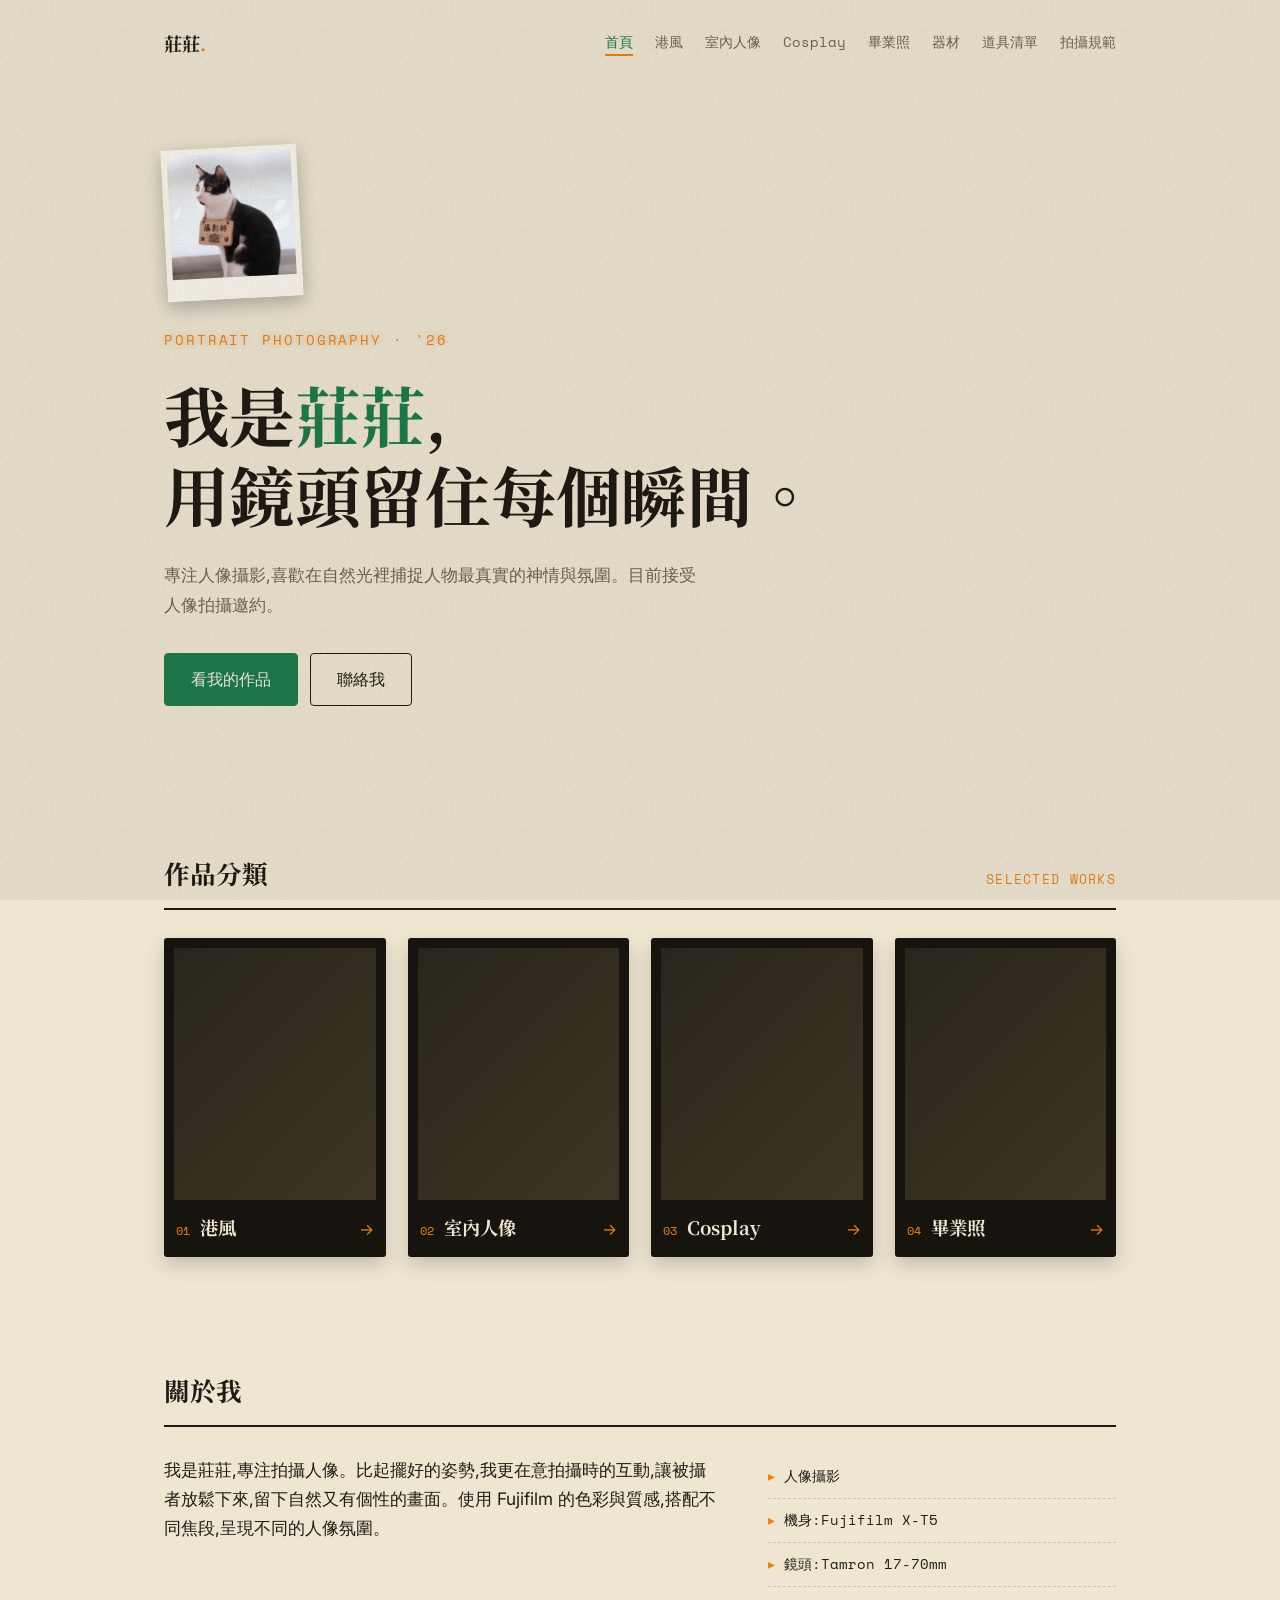
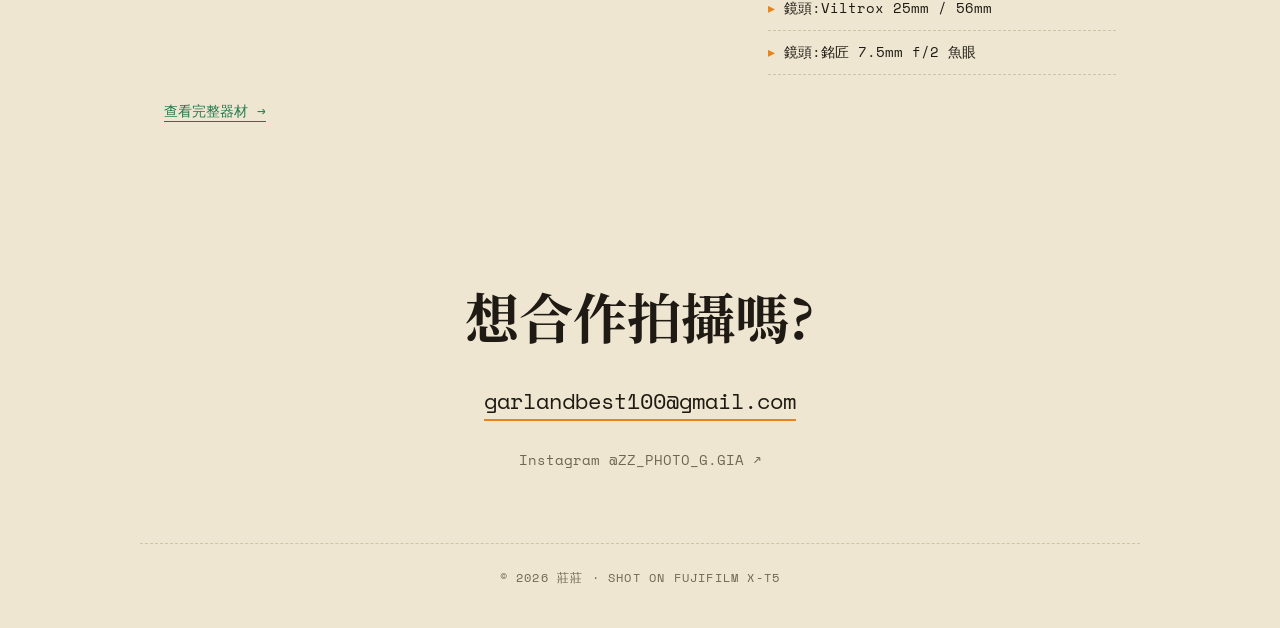
==== commit 8403edb0: "Add props list, rules and pricing pages; update nav" ====
--- a/index.html
+++ b/index.html
@@ -22,6 +22,7 @@
     <a href="graduation.html" >畢業照</a>
     <a href="gear.html" >器材</a>
     <a href="props.html" >道具清單</a>
+    <a href="rules.html" >拍攝規範</a>
   </div>
 </nav>
 <header class="hero" id="top">
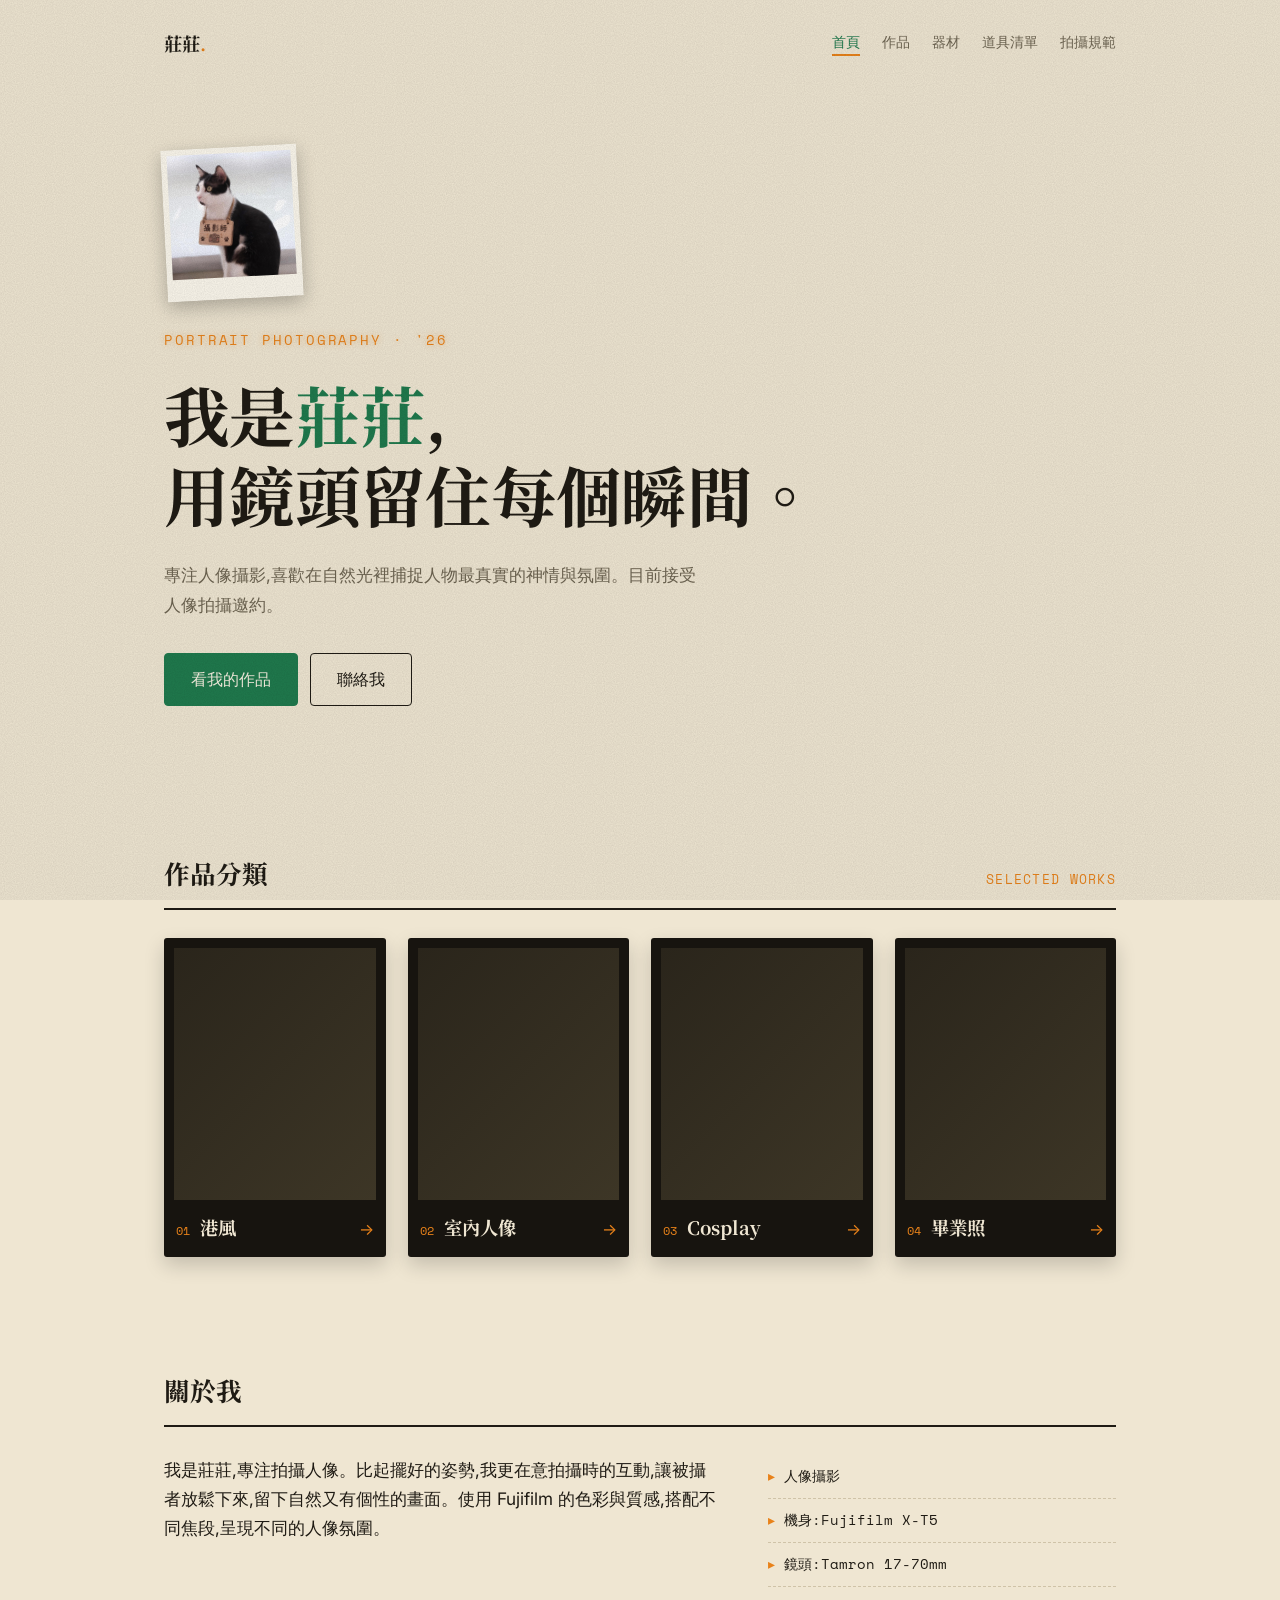
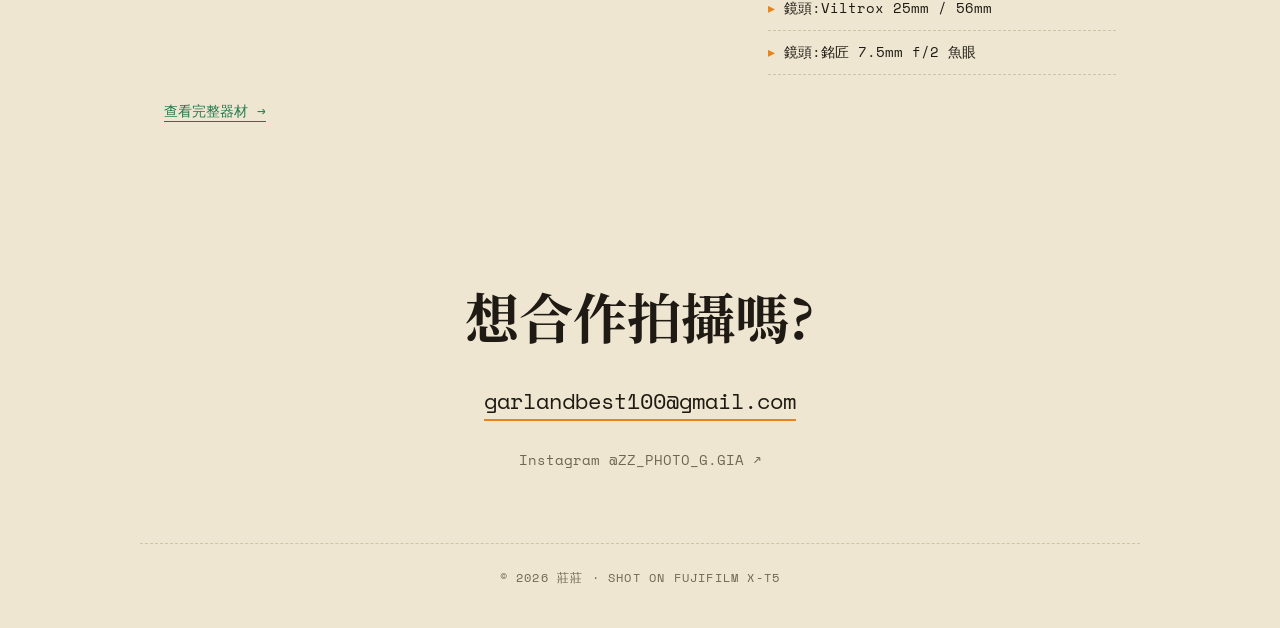
==== commit 1b3ae900: "Merge four categories into a Works page with sub-tabs" ====
--- a/index.html
+++ b/index.html
@@ -16,10 +16,7 @@
   <a class="logo" href="index.html">莊莊<span>.</span></a>
   <div class="links">
     <a href="index.html" class="active">首頁</a>
-    <a href="hk.html" >港風</a>
-    <a href="indoor.html" >室內人像</a>
-    <a href="cosplay.html" >Cosplay</a>
-    <a href="graduation.html" >畢業照</a>
+    <a href="works.html" >作品</a>
     <a href="gear.html" >器材</a>
     <a href="props.html" >道具清單</a>
     <a href="rules.html" >拍攝規範</a>
@@ -43,19 +40,19 @@
       <span>SELECTED WORKS</span>
     </div>
     <div class="cats">
-      <a class="cat" href="hk.html">
+      <a class="cat" href="works.html#hk">
         <div class="cover"><img src="images/hk/1.jpg" alt="" loading="lazy" onerror="this.remove()"></div>
         <div class="cat-info"><span class="num">01</span><h3>港風</h3><span class="arrow">→</span></div>
       </a>
-      <a class="cat" href="indoor.html">
+      <a class="cat" href="works.html#indoor">
         <div class="cover"><img src="images/indoor/1.jpg" alt="" loading="lazy" onerror="this.remove()"></div>
         <div class="cat-info"><span class="num">02</span><h3>室內人像</h3><span class="arrow">→</span></div>
       </a>
-      <a class="cat" href="cosplay.html">
+      <a class="cat" href="works.html#cosplay">
         <div class="cover"><img src="images/cosplay/1.jpg" alt="" loading="lazy" onerror="this.remove()"></div>
         <div class="cat-info"><span class="num">03</span><h3>Cosplay</h3><span class="arrow">→</span></div>
       </a>
-      <a class="cat" href="graduation.html">
+      <a class="cat" href="works.html#graduation">
         <div class="cover"><img src="images/graduation/1.jpg" alt="" loading="lazy" onerror="this.remove()"></div>
         <div class="cat-info"><span class="num">04</span><h3>畢業照</h3><span class="arrow">→</span></div>
       </a>
--- a/style.css
+++ b/style.css
@@ -266,3 +266,23 @@
   .about-grid { grid-template-columns: 1fr; gap: 24px; }
   .links { gap: 18px; }
 }
+
+/* 作品子分頁 */
+.subtabs { display: flex; flex-wrap: wrap; gap: 8px 10px; padding-top: 8px; border-bottom: 2px solid var(--fg); }
+.subtabs button {
+  font: inherit;
+  font-family: "Space Mono", "Noto Serif TC", monospace;
+  font-size: 0.95rem;
+  color: var(--muted);
+  background: transparent;
+  border: 1.5px solid var(--line);
+  border-bottom: 0;
+  border-radius: 4px 4px 0 0;
+  padding: 10px 22px;
+  cursor: pointer;
+  transition: color .2s, background .2s, border-color .2s;
+}
+.subtabs button:hover { color: var(--accent); border-color: var(--accent); }
+.subtabs button.active { background: var(--fg); border-color: var(--fg); color: var(--bg); }
+.subtabs button:focus-visible { outline: 2px solid var(--stamp); outline-offset: 2px; }
+.tabpanel[hidden] { display: none; }
